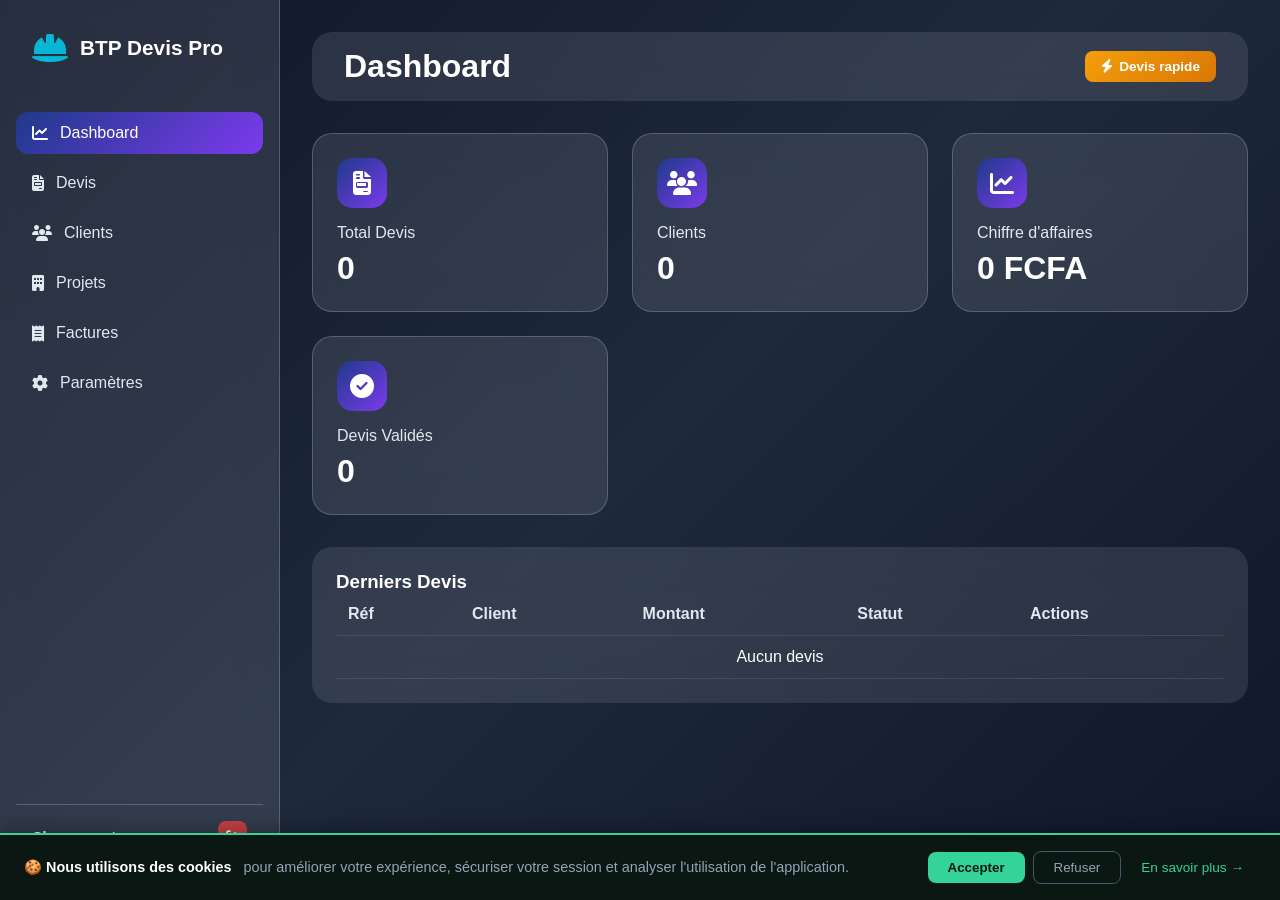
==== frontend/index.html @ 494f51f8 "devis rapide" ====
<!DOCTYPE html>
<html lang="fr">
<head>
    <meta charset="UTF-8">
    <meta name="viewport" content="width=device-width, initial-scale=1.0, user-scalable=yes">
    <title>BTP Devis Pro - Dashboard</title>
    <link rel="stylesheet" href="https://cdnjs.cloudflare.com/ajax/libs/font-awesome/6.4.0/css/all.min.css">
    <link rel="stylesheet" href="css/style.css">
    <link rel="manifest" href="manifest.json">
    <meta name="theme-color" content="#1E3A8A">
    <meta name="apple-mobile-web-app-capable" content="yes">
    <meta name="apple-mobile-web-app-status-bar-style" content="black-translucent">
    <link rel="apple-touch-icon" href="icons/icon-192.png">
</head>
<body>
    <!-- Bouton menu mobile -->
    <button class="mobile-menu-btn" onclick="toggleMobileMenu()">
    <i class="fas fa-bars"></i>
</button>

    <div class="app-container">
        <!-- Sidebar -->
        <aside class="sidebar">
            <div class="logo">
                <i class="fas fa-hard-hat"></i>
                <span>BTP Devis Pro</span>
            </div>
            <nav class="nav-menu">
                <a href="#" class="nav-item active" data-page="dashboard">
                    <i class="fas fa-chart-line"></i>
                    <span>Dashboard</span>
                </a>
                <a href="#" class="nav-item" data-page="devis">
                    <i class="fas fa-file-invoice"></i>
                    <span>Devis</span>
                </a>
                <a href="#" class="nav-item" data-page="clients">
                    <i class="fas fa-users"></i>
                    <span>Clients</span>
                </a>
                <a href="#" class="nav-item" data-page="projets">
                    <i class="fas fa-building"></i>
                    <span>Projets</span>
                </a>
                <a href="#" class="nav-item" data-page="factures">
                    <i class="fas fa-receipt"></i>
                    <span>Factures</span>
                </a>
                <a href="#" class="nav-item" data-page="parametres">
                    <i class="fas fa-cog"></i>
                    <span>Paramètres</span>
                </a>
            </nav>
            <div class="user-info">
                <div>
                    <p class="user-name" id="user-name">Chargement...</p>
                    <p class="user-email" id="user-email"></p>
                </div>
                <button class="logout-btn" onclick="app.logout()">
                    <i class="fas fa-sign-out-alt"></i>
                </button>
            </div>
        </aside>
        
        <!-- Main Content -->
        <main class="main-content">
    <header class="glass-header">
        <h1 id="page-title">Dashboard</h1>
        <div class="header-right" style="display: flex; align-items: center; gap: 12px;">
            <!-- Bouton Devis rapide -->
            <button onclick="app.openDevisRapide()" style="
                background: linear-gradient(135deg, #F59E0B, #D97706);
                color: white;
                border: none;
                padding: 8px 16px;
                border-radius: 8px;
                font-weight: 600;
                cursor: pointer;
                display: inline-flex;
                align-items: center;
                gap: 6px;
                transition: transform 0.2s;
                font-size: 0.85rem;
                white-space: nowrap;
            " onmouseover="this.style.transform='scale(1.05)'" onmouseout="this.style.transform='scale(1)'">
                <i class="fas fa-bolt"></i> Devis rapide
            </button>
        </div>
    </header>
    <div class="content-area" id="content-area">
        <div class="loading">Chargement...</div>
    </div>
</main>
    </div>

    <!-- ============================================================ -->
<!-- BANNIÈRE DE COOKIES                                           -->
<!-- ============================================================ -->
<div id="cookie-banner" style="
    position: fixed;
    bottom: 0;
    left: 0;
    right: 0;
    background: #0A1712;
    color: white;
    padding: 16px 24px;
    z-index: 9999;
    display: none;
    justify-content: space-between;
    align-items: center;
    flex-wrap: wrap;
    gap: 12px;
    border-top: 2px solid #34D399;
    box-shadow: 0 -4px 20px rgba(0,0,0,0.3);
">
    <div style="flex: 1; font-size: 0.9rem; min-width: 200px;">
        <span style="font-weight: bold;">🍪 Nous utilisons des cookies</span>
        <span style="color: #94A3B8; margin-left: 8px;">
            pour améliorer votre expérience, sécuriser votre session et analyser l'utilisation de l'application.
        </span>
    </div>
    <div style="display: flex; gap: 8px; flex-wrap: wrap; align-items: center;">
        <button onclick="accepterCookies()" style="
            background: #34D399;
            border: none;
            color: #0A1712;
            padding: 8px 20px;
            border-radius: 8px;
            font-weight: 600;
            cursor: pointer;
            transition: transform 0.2s;
        " onmouseover="this.style.transform='scale(1.05)'" onmouseout="this.style.transform='scale(1)'">
            Accepter
        </button>
        <button onclick="refuserCookies()" style="
            background: transparent;
            border: 1px solid #475569;
            color: #94A3B8;
            padding: 8px 20px;
            border-radius: 8px;
            cursor: pointer;
            transition: all 0.2s;
        " onmouseover="this.style.borderColor='#34D399'; this.style.color='#34D399'" onmouseout="this.style.borderColor='#475569'; this.style.color='#94A3B8'">
            Refuser
        </button>
        <a href="https://btpdevispro-info.netlify.app/politique-confidentialite.html" target="_blank" style="
            color: #34D399;
            text-decoration: none;
            font-size: 0.85rem;
            padding: 6px 12px;
            border-radius: 6px;
            transition: background 0.2s;
        " onmouseover="this.style.background='rgba(52,211,153,0.1)'" onmouseout="this.style.background='transparent'">
            En savoir plus →
        </a>
    </div>
</div>

<script>
// ============================================================
// GESTION DES COOKIES — VERSION AVEC RELOAD
// ============================================================

function setCookie(name, value, days) {
    var expires = '';
    if (days) {
        var date = new Date();
        date.setTime(date.getTime() + days * 24 * 60 * 60 * 1000);
        expires = '; expires=' + date.toUTCString();
    }
    document.cookie = name + '=' + value + expires + '; path=/; SameSite=Strict; Secure';
}

function getCookie(name) {
    var match = document.cookie.match(new RegExp('(^| )' + name + '=([^;]+)'));
    return match ? match[2] : null;
}

function accepterCookies() {
    setCookie('cookies_acceptes', 'true', 365);
    document.getElementById('cookie-banner').style.display = 'none';
    // Recharger la page pour enlever la bannière proprement
    location.reload();
}

function refuserCookies() {
    setCookie('cookies_acceptes', 'false', 365);
    document.getElementById('cookie-banner').style.display = 'none';
    // Recharger la page pour enlever la bannière proprement
    location.reload();
}

// ============================================================
// EXÉCUTION IMMÉDIATE — VÉRIFICATION DU COOKIE
// ============================================================

(function() {
    var consentement = getCookie('cookies_acceptes');
    
    if (!consentement) {
        // Pas de consentement → afficher la bannière
        document.getElementById('cookie-banner').style.display = 'flex';
        console.log('🍪 Bannière affichée (pas de consentement)');
    } else {
        // Consentement déjà donné → bannière cachée
        document.getElementById('cookie-banner').style.display = 'none';
        console.log('🍪 Bannière cachée (consentement: ' + consentement + ')');
    }
})();
</script>

    <script src="js/app.js"></script>
    <script>
        // Fonction pour le menu mobile
        function toggleMobileMenu() {
            const sidebar = document.querySelector('.sidebar');
            if (sidebar) {
                sidebar.classList.toggle('open');
            }
        }

        // Fermer le menu quand on clique ailleurs (mobile)
        document.addEventListener('click', function(e) {
            const sidebar = document.querySelector('.sidebar');
            const menuBtn = document.querySelector('.mobile-menu-btn');
            if (window.innerWidth <= 768) {
                if (sidebar && menuBtn && !sidebar.contains(e.target) && !menuBtn.contains(e.target)) {
                    sidebar.classList.remove('open');
                }
            }
        });
    </script>

    <!-- Menu hamburger pour mobile -->
<!-- Menu hamburger mobile -->
<script>
(function() {
    // Créer l'overlay
    const overlay = document.createElement('div');
    overlay.className = 'sidebar-overlay';
    document.body.appendChild(overlay);
    
    // Fonction pour ouvrir/fermer le menu
    window.toggleMobileMenu = function() {
        const sidebar = document.querySelector('.sidebar');
        const overlay = document.querySelector('.sidebar-overlay');
        if (sidebar) {
            sidebar.classList.toggle('open');
            overlay.classList.toggle('active');
            // Empêcher le scroll du body quand menu ouvert
            if (sidebar.classList.contains('open')) {
                document.body.style.overflow = 'hidden';
            } else {
                document.body.style.overflow = '';
            }
        }
    };
    
    // Fermer le menu quand on clique sur l'overlay
    overlay.addEventListener('click', function() {
        const sidebar = document.querySelector('.sidebar');
        if (sidebar) {
            sidebar.classList.remove('open');
            overlay.classList.remove('active');
            document.body.style.overflow = '';
        }
    });
    
    // Fermer le menu quand on clique sur un lien du menu
    document.addEventListener('click', function(e) {
        const sidebar = document.querySelector('.sidebar');
        const overlay = document.querySelector('.sidebar-overlay');
        if (window.innerWidth <= 768 && sidebar && sidebar.classList.contains('open')) {
            if (e.target.closest('.nav-item')) {
                sidebar.classList.remove('open');
                overlay.classList.remove('active');
                document.body.style.overflow = '';
            }
        }
    });
    
    // Réinitialiser le menu quand la fenêtre redimensionne
    window.addEventListener('resize', function() {
        const sidebar = document.querySelector('.sidebar');
        const overlay = document.querySelector('.sidebar-overlay');
        if (window.innerWidth > 768 && sidebar) {
            sidebar.classList.remove('open');
            if (overlay) overlay.classList.remove('active');
            document.body.style.overflow = '';
        }
    });
})();
</script>
</body>
</html>
---- frontend/css/style.css ----
* {
    margin: 0;
    padding: 0;
    box-sizing: border-box;
}

:root {
    --primary: #1E3A8A;
    --secondary: #7C3AED;
    --accent: #06B6D4;
    --text-primary: #FFFFFF;
    --text-secondary: #E2E8F0;
    --glass-bg: rgba(255, 255, 255, 0.1);
    --glass-border: rgba(255, 255, 255, 0.2);
}

body {
    font-family: 'Segoe UI', Tahoma, Geneva, Verdana, sans-serif;
    background: linear-gradient(135deg, #0F172A 0%, #1E293B 50%, #0F172A 100%);
    color: var(--text-primary);
    min-height: 100vh;
}

.app-container {
    display: flex;
    min-height: 100vh;
}

/* Sidebar */
.sidebar {
    width: 280px;
    background: var(--glass-bg);
    backdrop-filter: blur(20px);
    border-right: 1px solid var(--glass-border);
    padding: 2rem 1rem;
    display: flex;
    flex-direction: column;
    position: fixed;
    height: 100vh;
}

.logo {
    display: flex;
    align-items: center;
    gap: 12px;
    font-size: 1.3rem;
    font-weight: bold;
    margin-bottom: 3rem;
    padding: 0 1rem;
}

.logo i {
    font-size: 2rem;
    color: var(--accent);
}

.nav-menu {
    flex: 1;
    display: flex;
    flex-direction: column;
    gap: 8px;
}

.nav-item {
    display: flex;
    align-items: center;
    gap: 12px;
    padding: 12px 1rem;
    border-radius: 12px;
    color: var(--text-secondary);
    text-decoration: none;
    transition: all 0.3s;
}

.nav-item:hover {
    background: rgba(255, 255, 255, 0.1);
    color: white;
}

.nav-item.active {
    background: linear-gradient(135deg, var(--primary), var(--secondary));
    color: white;
}

.user-info {
    margin-top: auto;
    padding: 1rem;
    display: flex;
    justify-content: space-between;
    align-items: center;
    border-top: 1px solid var(--glass-border);
}

.user-name {
    font-weight: bold;
    font-size: 0.9rem;
}

.user-email {
    font-size: 0.75rem;
    color: var(--text-secondary);
}

.logout-btn {
    background: rgba(239, 68, 68, 0.8);
    border: none;
    color: white;
    padding: 8px;
    border-radius: 8px;
    cursor: pointer;
}

/* Main Content */
.main-content {
    flex: 1;
    margin-left: 280px;
    padding: 2rem;
}

.glass-header {
    background: var(--glass-bg);
    backdrop-filter: blur(20px);
    border-radius: 20px;
    padding: 1rem 2rem;
    display: flex;
    justify-content: space-between;
    align-items: center;
    margin-bottom: 2rem;
}

.search-bar {
    display: flex;
    align-items: center;
    background: rgba(255, 255, 255, 0.1);
    border-radius: 12px;
    padding: 0.5rem 1rem;
    gap: 8px;
}

.search-bar input {
    background: none;
    border: none;
    color: white;
    outline: none;
}

/* Cards */
.cards-grid {
    display: grid;
    grid-template-columns: repeat(auto-fit, minmax(250px, 1fr));
    gap: 1.5rem;
    margin-bottom: 2rem;
}

.glass-card {
    background: var(--glass-bg);
    backdrop-filter: blur(20px);
    border-radius: 20px;
    padding: 1.5rem;
    border: 1px solid var(--glass-border);
    transition: transform 0.3s;
}

.glass-card:hover {
    transform: translateY(-5px);
}

.card-icon {
    width: 50px;
    height: 50px;
    background: linear-gradient(135deg, var(--primary), var(--secondary));
    border-radius: 15px;
    display: flex;
    align-items: center;
    justify-content: center;
    margin-bottom: 1rem;
}

.card-icon i {
    font-size: 1.5rem;
}

.card-title {
    color: var(--text-secondary);
    margin-bottom: 0.5rem;
}

.card-value {
    font-size: 2rem;
    font-weight: bold;
}

/* Tables */
.table-container {
    background: var(--glass-bg);
    backdrop-filter: blur(20px);
    border-radius: 20px;
    padding: 1.5rem;
    overflow-x: auto;
}

.data-table {
    width: 100%;
    border-collapse: collapse;
}

.data-table th, .data-table td {
    padding: 12px;
    text-align: left;
    border-bottom: 1px solid rgba(255, 255, 255, 0.1);
}

.data-table th {
    color: var(--text-secondary);
    font-weight: 600;
}

/* Buttons */
.btn-primary {
    background: linear-gradient(135deg, var(--primary), var(--secondary));
    color: white;
    border: none;
    padding: 10px 20px;
    border-radius: 10px;
    cursor: pointer;
    transition: transform 0.3s;
}

.btn-primary:hover {
    transform: scale(1.02);
}

.btn-icon {
    background: rgba(255, 255, 255, 0.1);
    border: none;
    color: white;
    padding: 6px 10px;
    border-radius: 6px;
    cursor: pointer;
    margin: 0 2px;
}

.status-badge {
    padding: 4px 10px;
    border-radius: 20px;
    font-size: 0.75rem;
    font-weight: bold;
}

.status-badge.success {
    background: rgba(16, 185, 129, 0.2);
    color: #10B981;
}

.status-badge.warning {
    background: rgba(245, 158, 11, 0.2);
    color: #F59E0B;
}

/* Modal */
.modal {
    display: none;
    position: fixed;
    top: 0;
    left: 0;
    width: 100%;
    height: 100%;
    background: rgba(0, 0, 0, 0.8);
    backdrop-filter: blur(10px);
    z-index: 1000;
    justify-content: center;
    align-items: center;
}

.modal-content {
    background: #1E293B;
    border-radius: 20px;
    max-width: 600px;
    width: 90%;
    max-height: 90vh;
    overflow-y: auto;
    padding: 2rem;
}

.modal-header {
    display: flex;
    justify-content: space-between;
    align-items: center;
    margin-bottom: 1.5rem;
}

.modal-header i {
    cursor: pointer;
}

.form-group {
    margin-bottom: 1rem;
}

.form-group label {
    display: block;
    margin-bottom: 0.5rem;
}

.form-group input, .form-group select, .form-group textarea {
    width: 100%;
    padding: 10px;
    background: #0F172A;
    border: 1px solid #334155;
    border-radius: 8px;
    color: white;
}

.form-actions {
    display: flex;
    gap: 1rem;
    justify-content: flex-end;
    margin-top: 1.5rem;
}

.materiaux-item {
    display: grid;
    grid-template-columns: 1fr 0.8fr 0.8fr auto;
    gap: 10px;
    margin-bottom: 10px;
    align-items: center;
}

.remove-item {
    background: #EF4444;
    border: none;
    color: white;
    padding: 8px;
    border-radius: 6px;
    cursor: pointer;
}

.loading {
    text-align: center;
    padding: 40px;
    color: var(--text-secondary);
}

/* Responsive */
.sidebar {
    width: 280px;
    background: var(--glass-bg);
    backdrop-filter: blur(20px);
    border-right: 1px solid var(--glass-border);
    padding: 2rem 1rem;
    display: flex;
    flex-direction: column;
    position: fixed;
    height: 100vh;
}

/* Sur mobile, la sidebar est cachée par défaut */
@media (max-width: 768px) {
    .sidebar {
        left: -280px;
        transition: left 0.3s ease;
    }
    
    .sidebar.open {
        left: 0;
    }
}

.materiaux-item {
    display: flex;
    gap: 10px;
    margin-bottom: 10px;
    align-items: center;
}

.materiaux-item input {
    flex: 1;
    padding: 8px;
    border-radius: 6px;
    background: #0F172A;
    border: 1px solid #334155;
    color: white;
}

.materiaux-item input:first-child {
    flex: 2;
}
.btn-logout {
    background: linear-gradient(135deg, #EF4444, #DC2626);
    color: white;
    border: none;
    padding: 12px 24px;
    border-radius: 12px;
    font-size: 1rem;
    font-weight: bold;
    cursor: pointer;
    transition: all 0.3s ease;
    display: flex;
    align-items: center;
    gap: 8px;
}

.btn-logout:hover {
    transform: translateY(-2px);
    box-shadow: 0 0 20px rgba(239, 68, 68, 0.5);
}

/* Style pour la barre de recherche */
.search-box {
    position: relative;
    display: inline-block;
}

.search-box i {
    position: absolute;
    left: 12px;
    top: 50%;
    transform: translateY(-50%);
    color: #94A3B8;
    z-index: 1;
}

.search-box input {
    padding-left: 35px !important;
}

.filter-select {
    cursor: pointer;
    transition: all 0.3s ease;
}

.filter-select:hover {
    border-color: #06B6D4 !important;
}

/* Animation pour les résultats */
#devis-table-body tr {
    transition: all 0.3s ease;
}

#devis-count {
    animation: fadeIn 0.3s ease;
}

@keyframes fadeIn {
    from { opacity: 0; transform: translateY(-10px); }
    to { opacity: 1; transform: translateY(0); }
}

@keyframes slideDown {
    from {
        opacity: 0;
        transform: translateY(-20px);
    }
    to {
        opacity: 1;
        transform: translateY(0);
    }
}

/* Pricing Modal Styles */
.pricing-modal {
    background: linear-gradient(135deg, #1E293B, #0F172A);
    border-radius: 30px;
    max-width: 1100px;
    width: 90%;
    max-height: 90vh;
    overflow-y: auto;
    padding: 40px;
    position: relative;
    box-shadow: 0 25px 50px -12px rgba(0, 0, 0, 0.5);
    border: 1px solid rgba(255, 255, 255, 0.1);
}

.pricing-modal-header {
    text-align: center;
    margin-bottom: 40px;
    position: relative;
}

.pricing-modal-header h2 {
    font-size: 2rem;
    background: linear-gradient(135deg, #fff, #06B6D4);
    -webkit-background-clip: text;
    -webkit-text-fill-color: transparent;
    margin-bottom: 10px;
}

.pricing-modal-header p {
    color: #94A3B8;
}

.pricing-modal-header .close-modal {
    position: absolute;
    top: -20px;
    right: -20px;
    font-size: 24px;
    cursor: pointer;
    color: #94A3B8;
    transition: color 0.3s;
}

.pricing-modal-header .close-modal:hover {
    color: #F87171;
}

.pricing-cards {
    display: flex;
    gap: 30px;
    justify-content: center;
    flex-wrap: wrap;
    margin-bottom: 40px;
}

.pricing-card {
    background: rgba(255, 255, 255, 0.05);
    border-radius: 20px;
    padding: 30px;
    flex: 1;
    min-width: 280px;
    transition: transform 0.3s ease, box-shadow 0.3s ease;
    position: relative;
}

.pricing-card:hover {
    transform: translateY(-10px);
    background: rgba(255, 255, 255, 0.08);
    box-shadow: 0 20px 40px rgba(0, 0, 0, 0.3);
}

.pricing-card.popular {
    border: 2px solid #06B6D4;
    transform: scale(1.02);
}

.popular-badge {
    position: absolute;
    top: -12px;
    left: 50%;
    transform: translateX(-50%);
    background: linear-gradient(135deg, #06B6D4, #7C3AED);
    padding: 5px 15px;
    border-radius: 20px;
    font-size: 0.8rem;
    font-weight: bold;
    white-space: nowrap;
}

.pricing-card-header {
    text-align: center;
    margin-bottom: 20px;
}

.pricing-icon {
    font-size: 40px;
    margin-bottom: 10px;
}

.pricing-card-header h3 {
    font-size: 1.5rem;
    margin-bottom: 10px;
}

.pricing-price {
    font-size: 2rem;
    font-weight: bold;
    color: #06B6D4;
}

.pricing-price span {
    font-size: 0.9rem;
    color: #94A3B8;
    font-weight: normal;
}

.pricing-saving {
    font-size: 0.8rem;
    color: #10B981;
    margin-top: 5px;
}

.pricing-features {
    margin: 25px 0;
}

.feature {
    padding: 8px 0;
    display: flex;
    align-items: center;
    gap: 10px;
    color: #CBD5E1;
}

.feature i {
    width: 20px;
}

.feature i.fa-check-circle {
    color: #10B981;
}

.feature i.fa-times-circle {
    color: #EF4444;
}

.feature.disabled {
    opacity: 0.5;
}

.pricing-btn {
    width: 100%;
    padding: 12px;
    background: linear-gradient(135deg, #1E3A8A, #7C3AED);
    border: none;
    border-radius: 10px;
    color: white;
    font-size: 1rem;
    font-weight: bold;
    cursor: pointer;
    transition: transform 0.3s;
}

.pricing-btn:hover {
    transform: scale(1.02);
    box-shadow: 0 0 20px rgba(124, 58, 237, 0.5);
}

.pricing-footer {
    text-align: center;
    padding-top: 20px;
    border-top: 1px solid rgba(255, 255, 255, 0.1);
    color: #94A3B8;
}

.pricing-footer strong {
    color: #06B6D4;
}

/* Responsive */
@media (max-width: 768px) {
    .pricing-modal {
        padding: 20px;
    }
    .pricing-card.popular {
        transform: scale(1);
    }
    .pricing-cards {
        gap: 20px;
    }
}
@keyframes slideInRight {
    from {
        transform: translateX(100%);
        opacity: 0;
    }
    to {
        transform: translateX(0);
        opacity: 1;
    }
}

@keyframes slideOutRight {
    from {
        transform: translateX(0);
        opacity: 1;
    }
    to {
        transform: translateX(100%);
        opacity: 0;
    }
}

.notification-toast:hover {
    transform: scale(1.02);
    transition: transform 0.3s;
}
/* Boutons d'offres dans l'admin */
.btn-offer {
    padding: 6px 12px;
    border: none;
    border-radius: 8px;
    font-weight: bold;
    cursor: pointer;
    transition: all 0.3s ease;
    display: inline-flex;
    align-items: center;
    gap: 5px;
}

.btn-offer .offer-price {
    font-size: 0.7rem;
    background: rgba(0,0,0,0.2);
    padding: 2px 5px;
    border-radius: 4px;
}

.btn-offer.starter {
    background: linear-gradient(135deg, #059669, #10B981);
    color: white;
}

.btn-offer.starter:hover {
    transform: scale(1.02);
    box-shadow: 0 0 10px rgba(16, 185, 129, 0.5);
}

.btn-offer.pro {
    background: linear-gradient(135deg, #1E3A8A, #06B6D4);
    color: white;
}

.btn-offer.pro:hover {
    transform: scale(1.02);
    box-shadow: 0 0 10px rgba(6, 182, 212, 0.5);
}

.btn-offer.annuel {
    background: linear-gradient(135deg, #DC2626, #F59E0B);
    color: white;
}

.btn-offer.annuel:hover {
    transform: scale(1.02);
    box-shadow: 0 0 10px rgba(245, 158, 11, 0.5);
}

.btn-icon.suspend {
    background: #EF4444;
    color: white;
}

.btn-icon.history {
    background: #8B5CF6;
    color: white;
}

/* Tooltip */
.admin-tooltip {
    position: relative;
    display: inline-block;
}

.admin-tooltip:hover::after {
    content: attr(data-tooltip);
    position: absolute;
    bottom: 100%;
    left: 50%;
    transform: translateX(-50%);
    background: #1E293B;
    color: white;
    padding: 5px 10px;
    border-radius: 6px;
    font-size: 0.7rem;
    white-space: nowrap;
    z-index: 100;
    margin-bottom: 5px;
    border: 1px solid #334155;
}

/* Toast Notifications */
.toast-container {
    position: fixed;
    bottom: 20px;
    right: 20px;
    z-index: 10000;
    display: flex;
    flex-direction: column;
    gap: 12px;
}

.toast {
    min-width: 320px;
    max-width: 400px;
    padding: 14px 18px;
    border-radius: 12px;
    backdrop-filter: blur(10px);
    animation: slideInRight 0.3s ease;
    display: flex;
    align-items: center;
    gap: 12px;
    box-shadow: 0 8px 32px rgba(0, 0, 0, 0.2);
    cursor: pointer;
    transition: transform 0.2s ease;
}

.toast:hover {
    transform: translateX(-5px);
}

.toast-success {
    background: linear-gradient(135deg, #059669, #10B981);
    border-left: 4px solid #fff;
    color: white;
}

.toast-error {
    background: linear-gradient(135deg, #DC2626, #EF4444);
    border-left: 4px solid #fff;
    color: white;
}

.toast-info {
    background: linear-gradient(135deg, #1E3A8A, #3B82F6);
    border-left: 4px solid #fff;
    color: white;
}

.toast-warning {
    background: linear-gradient(135deg, #D97706, #F59E0B);
    border-left: 4px solid #fff;
    color: white;
}

.toast i {
    font-size: 22px;
}

.toast-content {
    flex: 1;
}

.toast-title {
    font-weight: bold;
    margin-bottom: 4px;
    font-size: 0.9rem;
}

.toast-message {
    font-size: 0.8rem;
    opacity: 0.9;
}

.toast-close {
    cursor: pointer;
    opacity: 0.7;
    transition: opacity 0.2s;
    font-size: 14px;
}

.toast-close:hover {
    opacity: 1;
}

@keyframes slideInRight {
    from {
        transform: translateX(100%);
        opacity: 0;
    }
    to {
        transform: translateX(0);
        opacity: 1;
    }
}

@keyframes slideOutRight {
    from {
        transform: translateX(0);
        opacity: 1;
    }
    to {
        transform: translateX(100%);
        opacity: 0;
    }
}

.language-selector {
    display: flex;
    gap: 5px;
    margin-right: 15px;
}

.lang-btn {
    background: rgba(255,255,255,0.1);
    border: none;
    color: white;
    padding: 5px 10px;
    border-radius: 8px;
    cursor: pointer;
    font-weight: bold;
    transition: all 0.3s;
}

.lang-btn.active {
    background: #06B6D4;
    color: white;
}

.lang-btn:hover {
    background: rgba(6,182,212,0.5);
}
.language-selector {
    display: flex;
    gap: 8px;
    margin-right: 20px;
}

.lang-btn {
    background: rgba(255, 255, 255, 0.1);
    border: 1px solid rgba(255, 255, 255, 0.2);
    color: white;
    padding: 6px 12px;
    border-radius: 8px;
    cursor: pointer;
    font-weight: bold;
    transition: all 0.3s ease;
}

.lang-btn:hover {
    background: rgba(6, 182, 212, 0.3);
    border-color: #06B6D4;
}

/* Pour les cartes clients */
.glass-card p {
    word-break: break-word;        /* Coupe les mots trop longs */
    overflow-wrap: break-word;     /* Coupe les mots trop longs */
    white-space: normal;           /* Permet le retour à la ligne */
    max-width: 100%;              /* Ne dépasse pas la carte */
}

/* Spécifique pour les emails */
.glass-card p i.fa-envelope {
    margin-right: 8px;
}

.glass-card p {
    font-size: 0.85rem;
    margin: 8px 0;
    line-height: 1.4;
}

@media (max-width: 768px) {
    .glass-card p {
        font-size: 0.7rem;
    }
    
    .glass-card p i {
        width: 20px;
    }
}

/* ==================== RESPONSIVE MOBILE ==================== */

/* ==================== RESPONSIVE MOBILE CORRIGÉ ==================== */

/* Bouton menu mobile */
.mobile-menu-btn {
    display: none;
    position: fixed;
    top: 15px;
    left: 15px;
    z-index: 1002;
    background: linear-gradient(135deg, var(--primary), var(--secondary));
    border: none;
    color: white;
    padding: 12px 14px;
    border-radius: 12px;
    cursor: pointer;
    font-size: 1.2rem;
    box-shadow: 0 4px 12px rgba(0,0,0,0.3);
}

/* Overlay sombre */
.sidebar-overlay {
    position: fixed;
    top: 0;
    left: 0;
    width: 100%;
    height: 100%;
    background: rgba(0,0,0,0.7);
    z-index: 1000;
    display: none;
}

.sidebar-overlay.active {
    display: block;
}

/* Version mobile */
@media (max-width: 768px) {
    /* Afficher le bouton hamburger */
    .mobile-menu-btn {
        display: block;
    }
    
    /* Sidebar cachée par défaut */
    .sidebar {
        position: fixed;
        left: -280px;
        top: 0;
        width: 280px;
        height: 100%;
        background: #0F172A;
        z-index: 1001;
        transition: left 0.3s ease;
        padding: 2rem 1rem;
        margin: 0;
        overflow-y: auto;
    }
    
    /* Sidebar ouverte */
    .sidebar.open {
        left: 0;
    }
    
    /* Main content prend toute la largeur */
    .main-content {
        margin-left: 0 !important;
        padding: 1rem;
        padding-top: 60px;
        width: 100%;
        overflow-x: hidden;
    }
    
    /* Header adapté */
    .glass-header {
        flex-direction: column;
        align-items: flex-start;
        gap: 0.75rem;
        padding: 0.75rem;
    }
    
    .glass-header h1 {
        font-size: 1.3rem;
    }
    
    /* Grille des cartes - une par ligne */
    .cards-grid {
        grid-template-columns: 1fr;
        gap: 0.75rem;
    }
    
    /* Tableau scrollable horizontalement */
    .table-container {
        overflow-x: auto;
        border-radius: 12px;
        padding: 0.75rem;
    }
    
    .data-table {
        font-size: 0.7rem;
        min-width: 500px;
    }
    
    .data-table th, 
    .data-table td {
        padding: 8px 6px;
        white-space: nowrap;
    }
    
    /* Boutons plus petits */
    .btn-primary, .btn-secondary {
        padding: 8px 12px;
        font-size: 0.75rem;
    }
    
    .btn-icon {
        padding: 5px 8px;
    }
    
    /* Barre de recherche et filtres en colonne */
    .table-container > div:first-child {
        flex-direction: column;
        align-items: stretch !important;
    }
    
    .search-box input {
        width: 100% !important;
    }
    
    .filter-select {
        width: 100%;
    }
    
    /* Cartes clients */
    .cards-grid .glass-card {
        padding: 0.75rem;
    }
    
    /* Modales */
    .modal-content {
        width: 95%;
        margin: 1rem auto;
        padding: 1rem;
    }
    
    .materiaux-item {
        flex-direction: column;
        gap: 8px;
    }
    
    .materiaux-item input {
        width: 100%;
    }
    
    /* Admin - boutons en colonne */
    #admin-table-body td:last-child div {
        flex-direction: column;
        gap: 5px;
    }
    
    .btn-offer, .btn-icon {
        width: 100%;
        justify-content: center;
    }
}

/* Petit mobile */
@media (max-width: 480px) {
    .main-content {
        padding: 0.5rem;
        padding-top: 55px;
    }
    
    .glass-card {
        padding: 0.75rem;
    }
    
    .card-value {
        font-size: 1.2rem;
    }
    
    .card-title {
        font-size: 0.7rem;
    }
    
    h2 {
        font-size: 1.1rem;
    }
    
    h3 {
        font-size: 0.9rem;
    }
    
    .data-table {
        font-size: 0.65rem;
        min-width: 450px;
    }
}

/* ==================== MENU HAMBURGER MOBILE CORRIGÉ ==================== */

/* Bouton menu mobile - toujours visible sur mobile */
.mobile-menu-btn {
    display: none;
    position: fixed;
    top: 15px;
    left: 15px;
    z-index: 1002;
    background: linear-gradient(135deg, var(--primary), var(--secondary));
    border: none;
    color: white;
    padding: 12px 14px;
    border-radius: 12px;
    cursor: pointer;
    font-size: 1.2rem;
    box-shadow: 0 4px 12px rgba(0,0,0,0.3);
    transition: all 0.3s ease;
}

.mobile-menu-btn:hover {
    transform: scale(1.05);
}

/* Sidebar sur mobile */
@media (max-width: 768px) {
    .mobile-menu-btn {
        display: block;
    }
    
    .sidebar {
        position: fixed;
        left: -280px;
        top: 0;
        width: 280px;
        height: 100vh;
        background: rgba(15, 23, 42, 0.98);
        backdrop-filter: blur(20px);
        z-index: 1001;
        transition: left 0.3s ease;
        padding-top: 70px;
    }
    
    .sidebar.open {
        left: 0;
    }
    
    /* Overlay sombre quand menu ouvert */
    .sidebar-overlay {
        position: fixed;
        top: 0;
        left: 0;
        width: 100%;
        height: 100%;
        background: rgba(0,0,0,0.5);
        z-index: 1000;
        display: none;
    }
    
    .sidebar-overlay.active {
        display: block;
    }
    
    .main-content {
        margin-left: 0;
        padding: 1rem;
        padding-top: 60px;
    }
    
    .glass-header {
        flex-direction: column;
        align-items: flex-start;
        gap: 1rem;
        padding: 1rem;
        margin-top: 0;
    }
    
    /* Ajustement des boutons dans le header */
    .glass-header .header-right {
        width: 100%;
        display: flex;
        justify-content: space-between;
        flex-wrap: wrap;
        gap: 0.5rem;
    }
    
    /* Grille des cartes */
    .cards-grid {
        grid-template-columns: 1fr;
        gap: 1rem;
    }
    
    /* Table scrollable */
    .table-container {
        overflow-x: auto;
        border-radius: 16px;
    }
    
    .data-table {
        font-size: 0.75rem;
        min-width: 600px;
    }
    
    .data-table th, 
    .data-table td {
        padding: 10px 8px;
    }
    
    /* Boutons dans les lignes */
    .btn-icon {
        padding: 6px 8px;
        margin: 2px;
    }
    
    /* Formulaires */
    .modal-content {
        width: 95%;
        margin: 1rem;
        padding: 1rem;
    }
    
    .materiaux-item {
        flex-direction: column;
        gap: 8px;
    }
    
    .materiaux-item input {
        width: 100%;
    }
    
    /* Barre de recherche */
    .search-box input {
        width: 180px;
    }
    
    /* Filtres */
    .filter-select {
        font-size: 0.75rem;
        padding: 6px 8px;
    }
}

/* Petit mobile */
@media (max-width: 480px) {
    .main-content {
        padding: 0.75rem;
        padding-top: 55px;
    }
    
    .glass-card {
        padding: 1rem;
    }
    
    .card-value {
        font-size: 1.2rem;
    }
    
    .card-title {
        font-size: 0.75rem;
    }
    
    .btn-primary, .btn-secondary {
        padding: 8px 12px;
        font-size: 0.75rem;
    }
    
    h2 {
        font-size: 1.2rem;
    }
    
    h3 {
        font-size: 1rem;
    }
    
    .search-box input {
        width: 140px;
    }
    
    .data-table {
        font-size: 0.7rem;
        min-width: 500px;
    }
}

/* SOLUTION FINALE POUR MENU HAMBURGER */
@media (max-width: 768px) {
    /* Forcer la couleur de fond de la sidebar */
    .sidebar {
        background: #0F172A !important;
        backdrop-filter: none !important;
        border-right: 1px solid rgba(255,255,255,0.1) !important;
    }
    
    /* Forcer l'affichage des éléments du menu */
    .sidebar .logo,
    .sidebar .nav-menu,
    .sidebar .user-info {
        display: flex !important;
        opacity: 1 !important;
        visibility: visible !important;
    }
    
    .nav-item {
        color: #E2E8F0 !important;
        background: transparent !important;
    }
    
    .nav-item.active {
        background: linear-gradient(135deg, #1E3A8A, #7C3AED) !important;
        color: white !important;
    }
    
    .user-info {
        border-top: 1px solid rgba(255,255,255,0.1) !important;
    }
}



/* ===== ONGLETS ADMIN ===== */
.tab-admin {
    transition: all 0.3s ease;
    font-size: 0.9rem;
    font-weight: 500;
    border-radius: 8px 8px 0 0;
    position: relative;
}

.tab-admin:hover {
    color: white !important;
    background: rgba(255,255,255,0.05);
}

.tab-admin.active {
    color: white !important;
}

.tab-admin.active::after {
    content: '';
    position: absolute;
    bottom: -2px;
    left: 20%;
    width: 60%;
    height: 3px;
    background: #06B6D4;
    border-radius: 4px;
}

/* ===== CARTES ADMIN ===== */
.admin-overview .glass-card {
    transition: transform 0.3s ease, box-shadow 0.3s ease;
}

.admin-overview .glass-card:hover {
    transform: translateY(-4px);
    box-shadow: 0 12px 40px rgba(0,0,0,0.3);
}

/* ===== BOUTONS ADMIN ===== */
.btn-icon-admin {
    width: 32px;
    height: 32px;
    border-radius: 8px;
    border: none;
    cursor: pointer;
    display: inline-flex;
    align-items: center;
    justify-content: center;
    transition: all 0.3s ease;
    font-size: 0.8rem;
}

.btn-icon-admin:hover {
    transform: scale(1.1);
}

/* ===== RESPONSIVE ADMIN ===== */
@media (max-width: 768px) {
    .tab-admin {
        padding: 8px 12px !important;
        font-size: 0.75rem !important;
    }
    
    .tab-admin span {
        display: none;
    }
    
    .admin-overview .cards-grid {
        grid-template-columns: 1fr 1fr;
    }
}

/* ===== ONGLETS FACTURES ===== */
.tab-facture {
    transition: all 0.3s ease;
    font-size: 0.9rem;
    font-weight: 500;
}

.tab-facture:hover {
    color: white !important;
    background: rgba(255,255,255,0.05);
    border-radius: 6px 6px 0 0;
}
/* Ajouter FontAwesome si pas déjà présent */
@import url('https://cdnjs.cloudflare.com/ajax/libs/font-awesome/6.4.0/css/all.min.css');
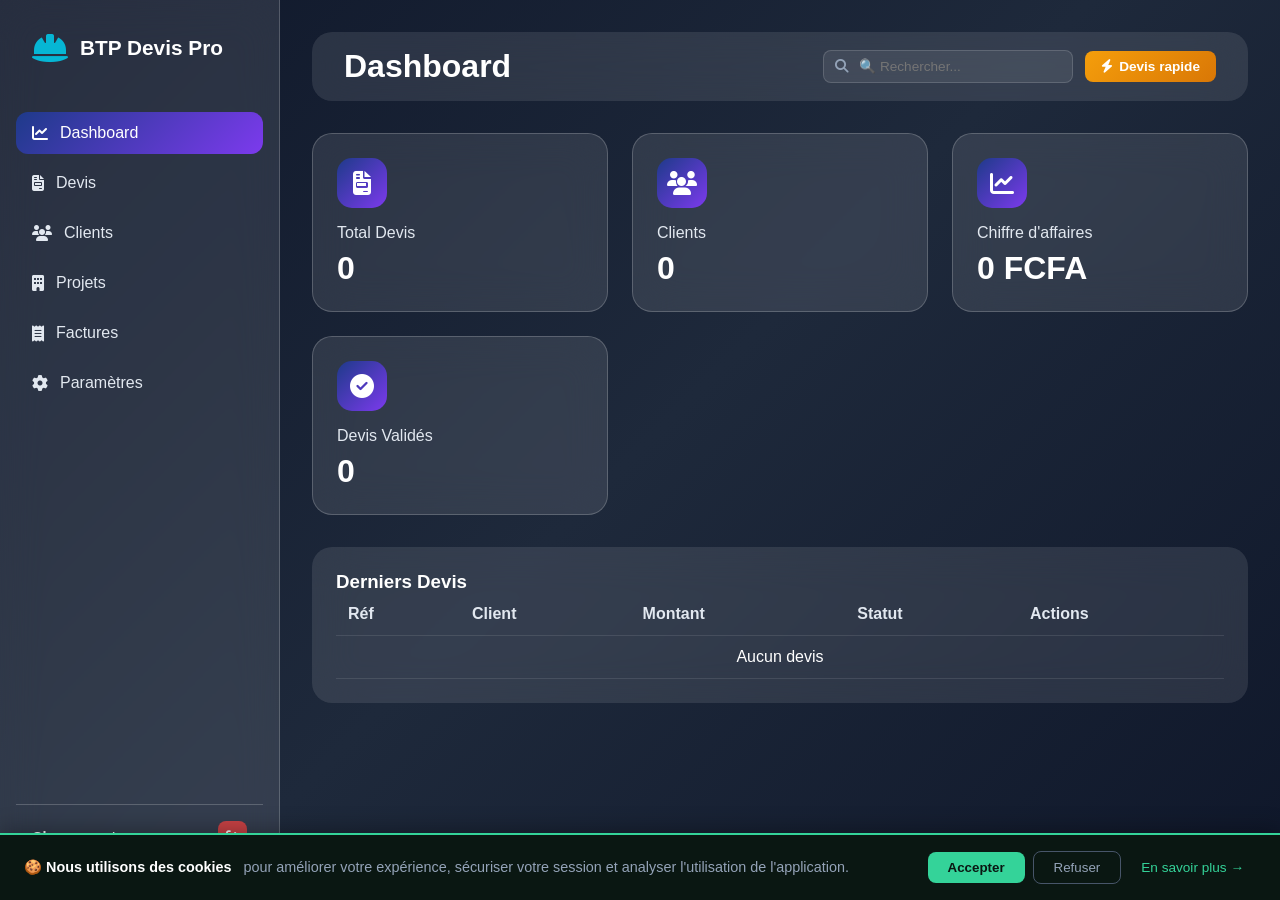
==== commit 83257674: "Feat: Recherche globale dans clients, projets, devis et factures" ====
--- a/frontend/index.html
+++ b/frontend/index.html
@@ -65,28 +65,68 @@
         <!-- Main Content -->
         <main class="main-content">
     <header class="glass-header">
-        <h1 id="page-title">Dashboard</h1>
-        <div class="header-right" style="display: flex; align-items: center; gap: 12px;">
-            <!-- Bouton Devis rapide -->
-            <button onclick="app.openDevisRapide()" style="
-                background: linear-gradient(135deg, #F59E0B, #D97706);
-                color: white;
-                border: none;
-                padding: 8px 16px;
-                border-radius: 8px;
-                font-weight: 600;
-                cursor: pointer;
-                display: inline-flex;
-                align-items: center;
-                gap: 6px;
-                transition: transform 0.2s;
-                font-size: 0.85rem;
-                white-space: nowrap;
-            " onmouseover="this.style.transform='scale(1.05)'" onmouseout="this.style.transform='scale(1)'">
-                <i class="fas fa-bolt"></i> Devis rapide
-            </button>
+    <h1 id="page-title">Dashboard</h1>
+    <div class="header-right" style="display: flex; align-items: center; gap: 12px;">
+        <!-- 🔍 Barre de recherche globale -->
+        <div style="position: relative;">
+            <input type="text" 
+                   id="search-globale" 
+                   placeholder="🔍 Rechercher..." 
+                   autocomplete="off"
+                   style="
+                       width: 250px;
+                       padding: 8px 12px 8px 35px;
+                       border-radius: 8px;
+                       background: rgba(255,255,255,0.08);
+                       border: 1px solid rgba(255,255,255,0.15);
+                       color: white;
+                       font-size: 0.85rem;
+                       outline: none;
+                       transition: all 0.3s;
+                   "
+                   onfocus="this.style.borderColor='#06B6D4'; this.style.background='rgba(255,255,255,0.12)'"
+                   onblur="setTimeout(() => { document.getElementById('search-results').style.display='none'; }, 200)"
+                   oninput="app.rechercheGlobale(this.value)">
+            <i class="fas fa-search" style="position: absolute; left: 12px; top: 50%; transform: translateY(-50%); color: #94A3B8; font-size: 0.85rem;"></i>
+            
+            <!-- Résultats de recherche -->
+            <div id="search-results" style="
+                display: none;
+                position: absolute;
+                top: 100%;
+                left: 0;
+                right: 0;
+                margin-top: 8px;
+                background: #1E293B;
+                border: 1px solid #334155;
+                border-radius: 10px;
+                box-shadow: 0 10px 30px rgba(0,0,0,0.5);
+                max-height: 400px;
+                overflow-y: auto;
+                z-index: 1000;
+            "></div>
         </div>
-    </header>
+        
+        <!-- Bouton Devis rapide -->
+        <button onclick="app.openDevisRapide()" style="
+            background: linear-gradient(135deg, #F59E0B, #D97706);
+            color: white;
+            border: none;
+            padding: 8px 16px;
+            border-radius: 8px;
+            font-weight: 600;
+            cursor: pointer;
+            display: inline-flex;
+            align-items: center;
+            gap: 6px;
+            transition: transform 0.2s;
+            font-size: 0.85rem;
+            white-space: nowrap;
+        " onmouseover="this.style.transform='scale(1.05)'" onmouseout="this.style.transform='scale(1)'">
+            <i class="fas fa-bolt"></i> Devis rapide
+        </button>
+    </div>
+</header>
     <div class="content-area" id="content-area">
         <div class="loading">Chargement...</div>
     </div>
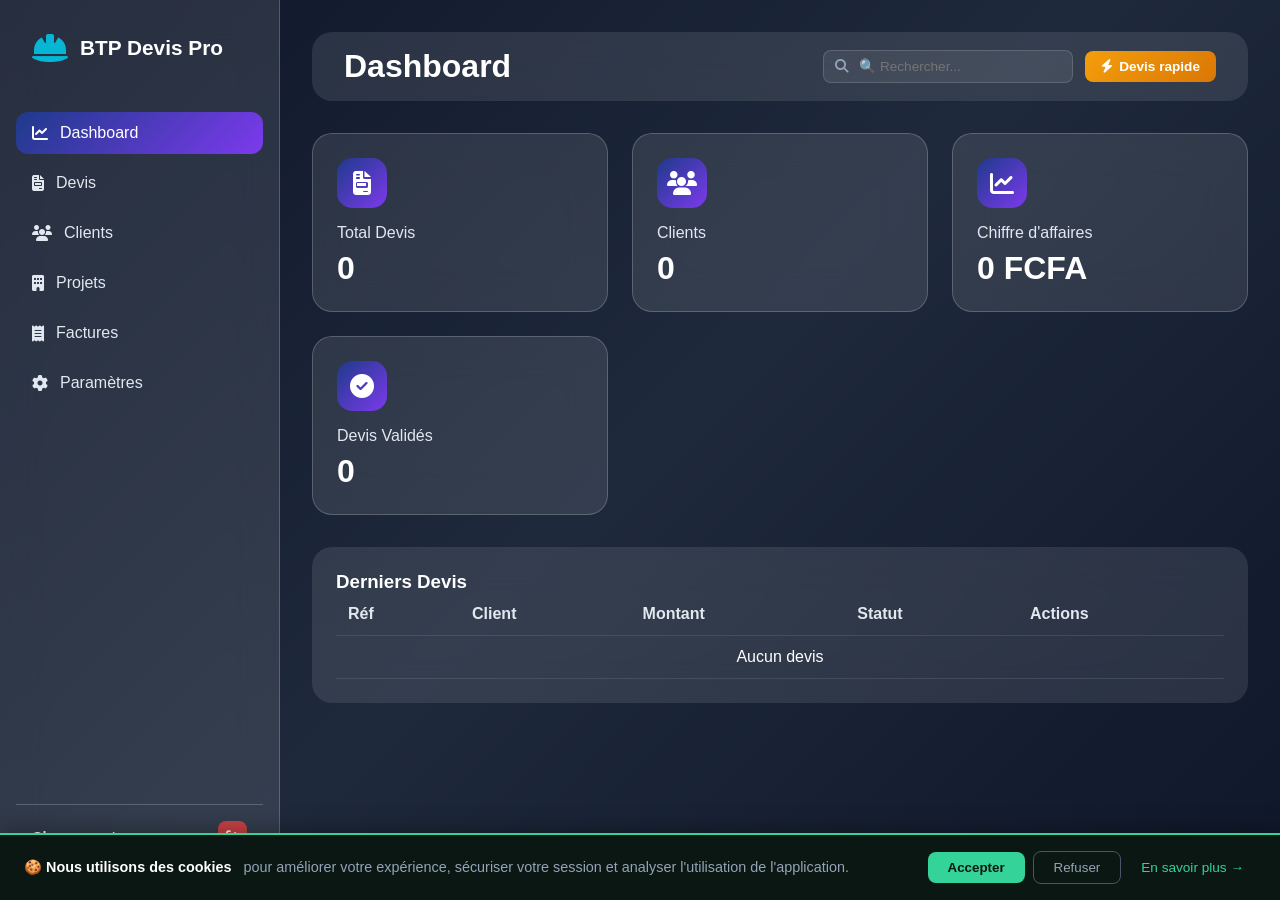
==== commit ee49e4bb: "Fix: z-index de la recherche globale au-dessus des cartes" ====
--- a/frontend/index.html
+++ b/frontend/index.html
@@ -103,7 +103,7 @@
                 box-shadow: 0 10px 30px rgba(0,0,0,0.5);
                 max-height: 400px;
                 overflow-y: auto;
-                z-index: 1000;
+                z-index: 99999;;
             "></div>
         </div>
         
--- a/frontend/css/style.css
+++ b/frontend/css/style.css
@@ -1430,6 +1430,29 @@
     }
 }
 
+/* Assurer que la recherche est toujours au-dessus */
+#search-results {
+    z-index: 99999 !important;
+}
+
+/* Conteneur de la recherche */
+.header-right {
+    position: relative;
+    z-index: 1000;
+}
+
+/* Le header entier doit être au-dessus */
+.glass-header {
+    position: relative;
+    z-index: 1000;
+}
+
+/* Les cartes en dessous */
+.cards-grid {
+    position: relative;
+    z-index: 1;
+}
+
 /* ===== ONGLETS FACTURES ===== */
 .tab-facture {
     transition: all 0.3s ease;
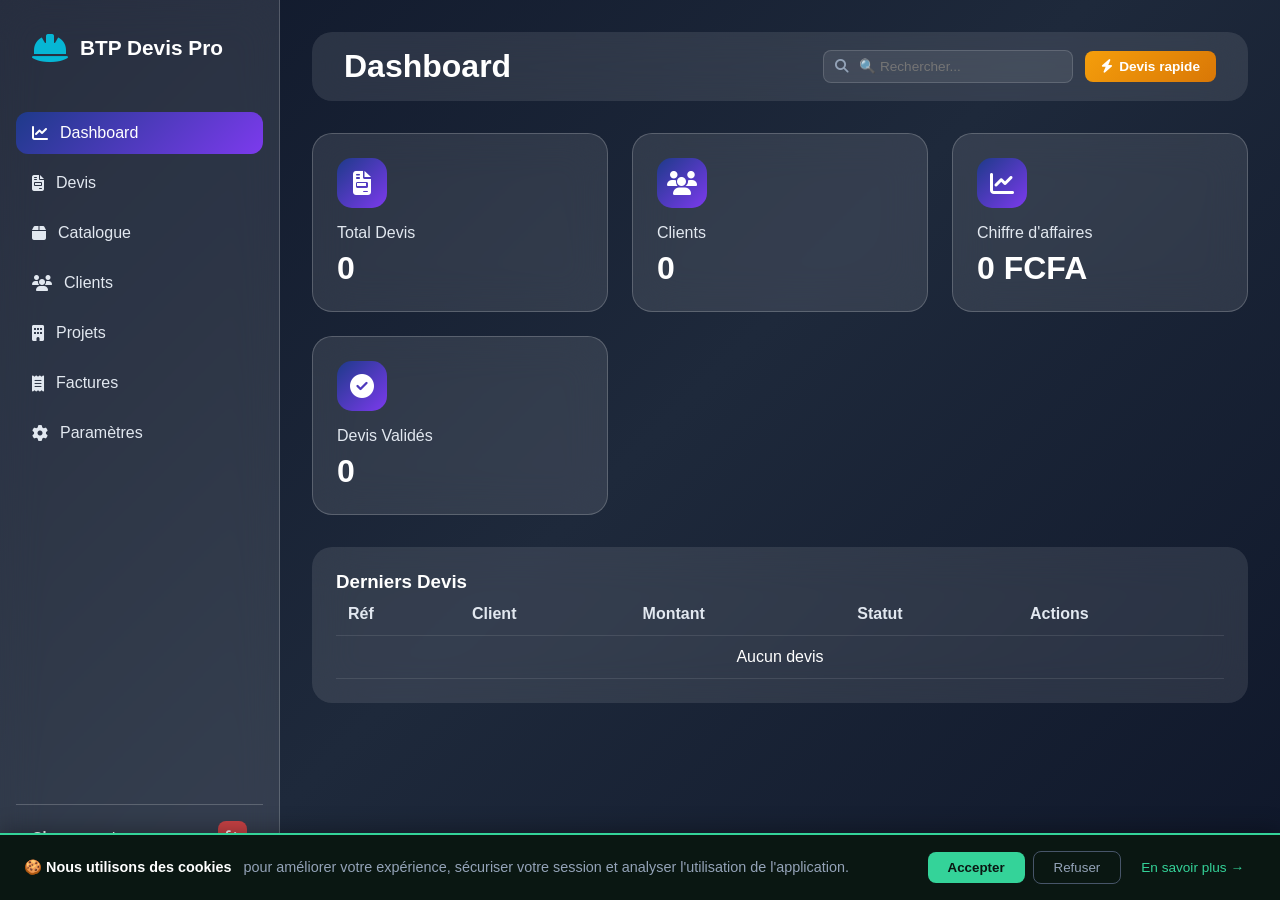
==== commit e61ae915: "Feat: Catalogue de produits avec CRUD et recherche" ====
--- a/frontend/index.html
+++ b/frontend/index.html
@@ -34,6 +34,10 @@
                     <i class="fas fa-file-invoice"></i>
                     <span>Devis</span>
                 </a>
+                <a href="#" class="nav-item" data-page="catalogue">
+    <i class="fas fa-box"></i>
+    <span>Catalogue</span>
+</a>
                 <a href="#" class="nav-item" data-page="clients">
                     <i class="fas fa-users"></i>
                     <span>Clients</span>
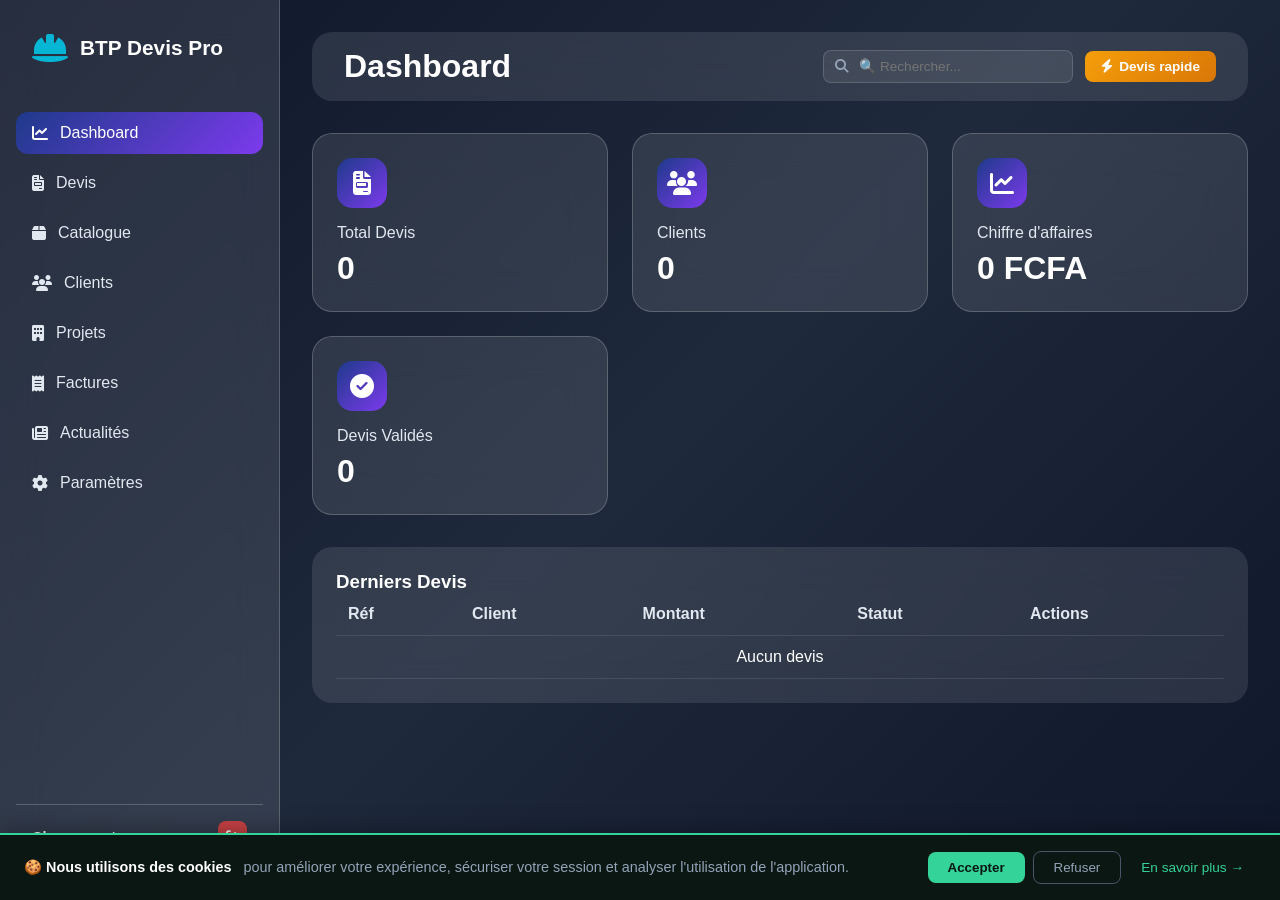
==== commit e7778bf2: "Feat: Page Actualités + Badge de notification" ====
--- a/frontend/index.html
+++ b/frontend/index.html
@@ -50,6 +50,11 @@
                     <i class="fas fa-receipt"></i>
                     <span>Factures</span>
                 </a>
+                <a href="#" class="nav-item" data-page="actualites">
+    <i class="fas fa-newspaper"></i>
+    <span>Actualités</span>
+    <span id="actualites-badge" style="display: none; background: #EF4444; color: white; font-size: 0.65rem; padding: 2px 6px; border-radius: 10px; margin-left: auto;">0</span>
+</a>
                 <a href="#" class="nav-item" data-page="parametres">
                     <i class="fas fa-cog"></i>
                     <span>Paramètres</span>
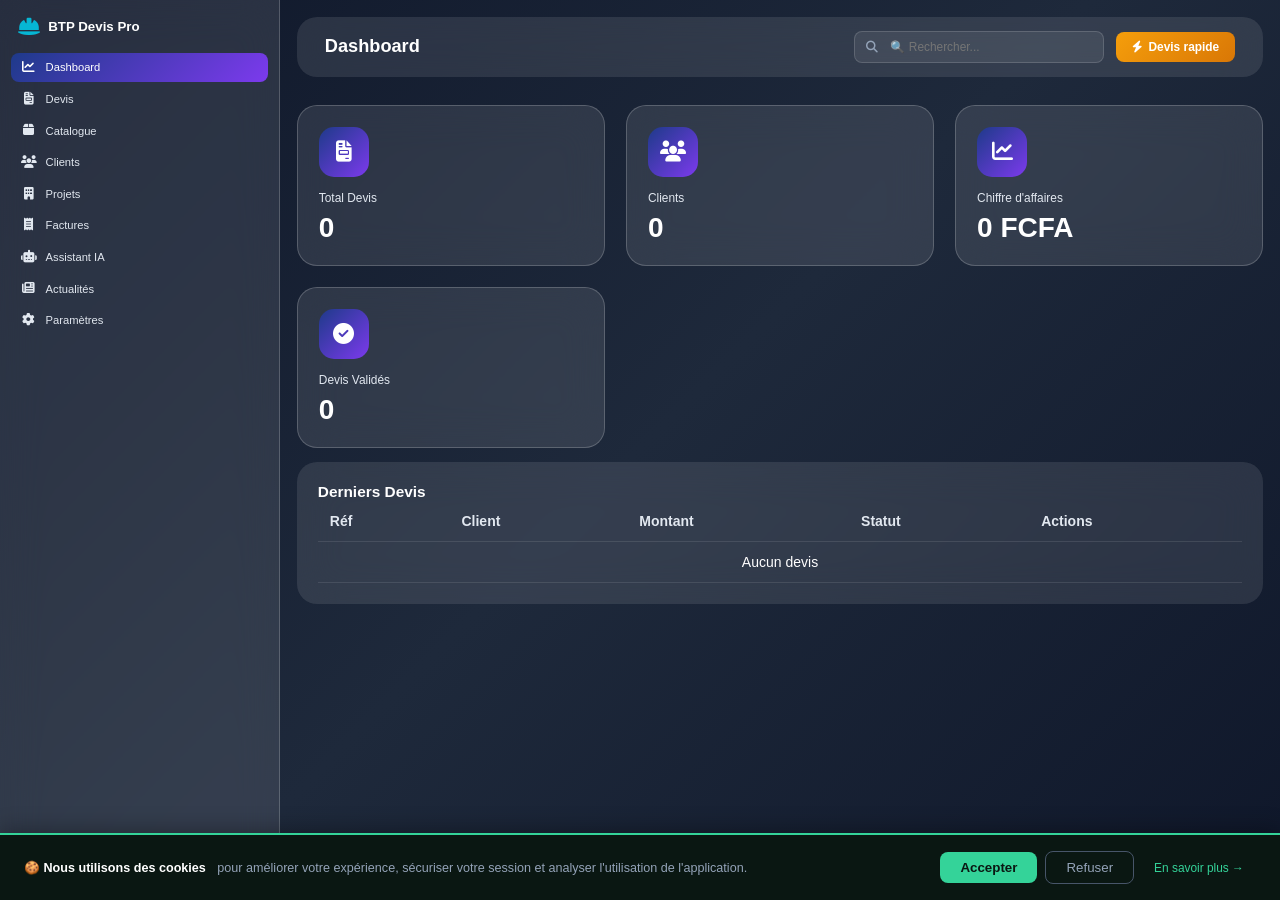
==== commit 1d62debd: "Assistant IA2V1" ====
--- a/frontend/index.html
+++ b/frontend/index.html
@@ -50,6 +50,10 @@
                     <i class="fas fa-receipt"></i>
                     <span>Factures</span>
                 </a>
+                <a href="#" class="nav-item" data-page="assistant-ia">
+    <i class="fas fa-robot"></i>
+    <span>Assistant IA</span>
+</a>
                 <a href="#" class="nav-item" data-page="actualites">
     <i class="fas fa-newspaper"></i>
     <span>Actualités</span>
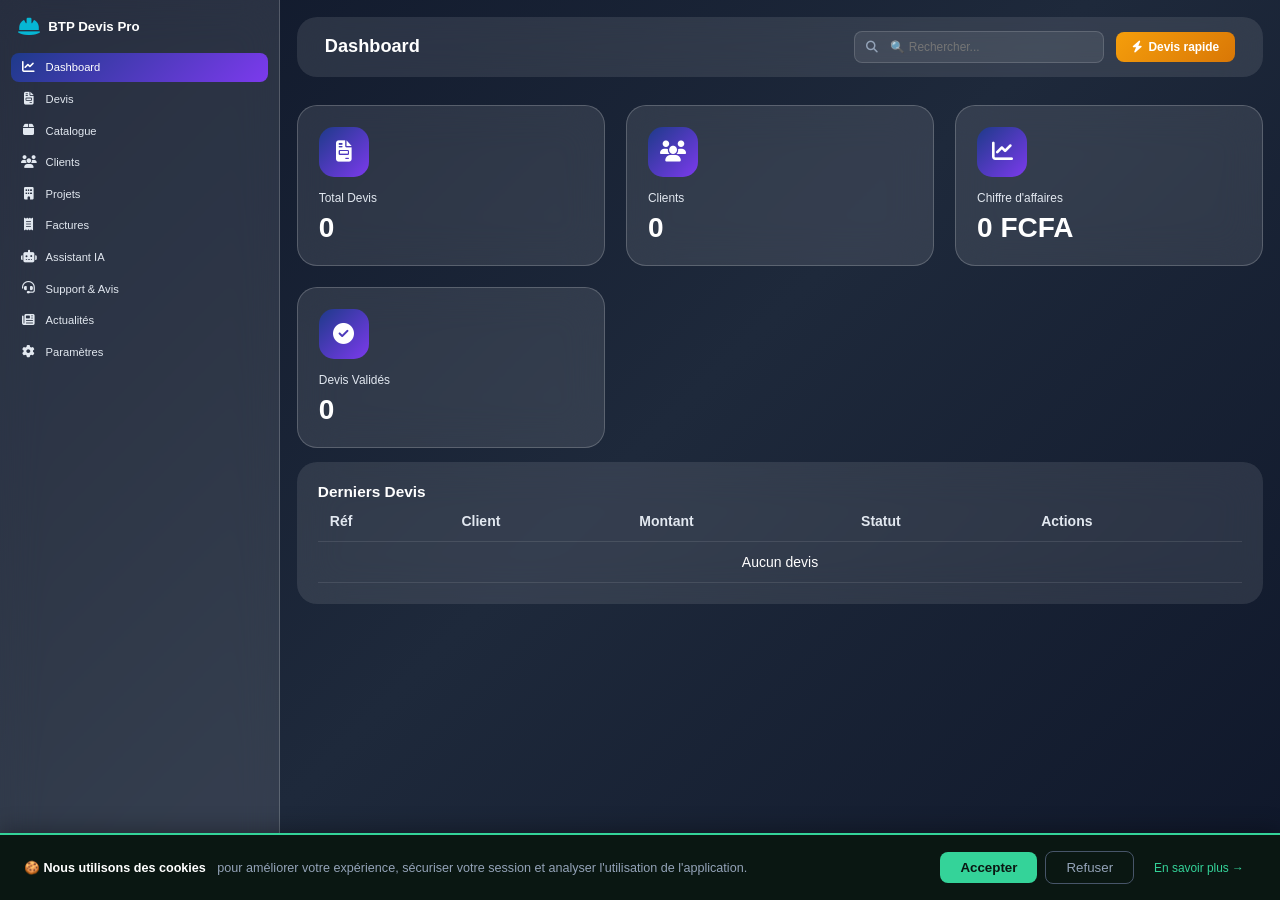
==== commit 3949a947: "support&AvisV2" ====
--- a/frontend/index.html
+++ b/frontend/index.html
@@ -53,6 +53,10 @@
                 <a href="#" class="nav-item" data-page="assistant-ia">
     <i class="fas fa-robot"></i>
     <span>Assistant IA</span>
+</a>
+<a href="#" class="nav-item" data-page="support">
+    <i class="fas fa-headset"></i>
+    <span>Support & Avis</span>
 </a>
                 <a href="#" class="nav-item" data-page="actualites">
     <i class="fas fa-newspaper"></i>
